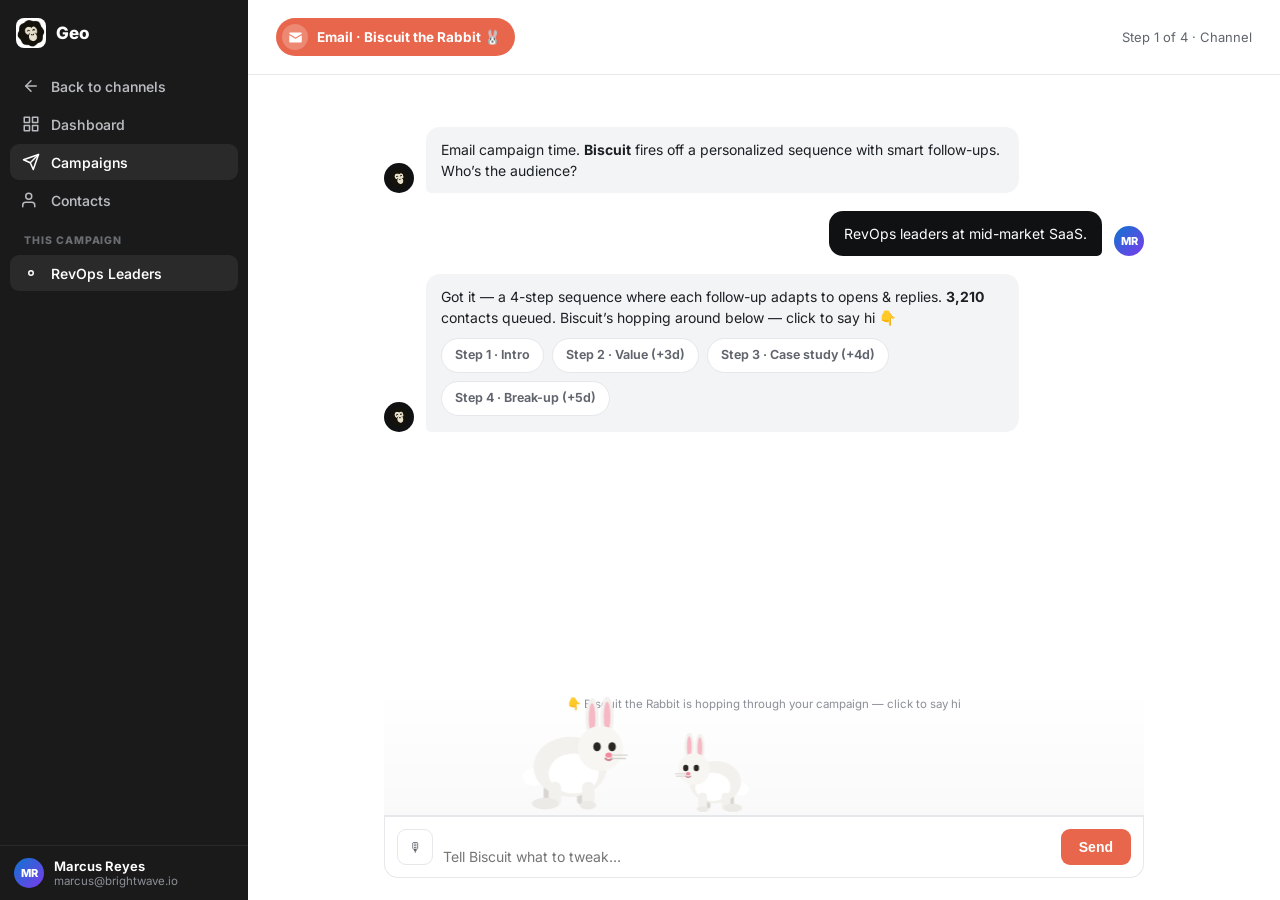
==== campaign-email.html @ 087fc35e "Channel Critters — animal-per-channel outreach UI concept Pure HTML/CSS/SVG/JS prototype. Each outre" ====
<!DOCTYPE html>
<html lang="en">
<head>
<meta charset="UTF-8"><meta name="viewport" content="width=device-width,initial-scale=1">
<title>Email campaign — Geodo</title>
<link rel="icon" href="assets/geodo-logo.png">
<link rel="preconnect" href="https://fonts.googleapis.com"><link rel="preconnect" href="https://fonts.gstatic.com" crossorigin>
<link href="https://fonts.googleapis.com/css2?family=Inter:wght@400;500;600;700;800;900&display=swap" rel="stylesheet">
<link rel="stylesheet" href="app.css">
</head>
<body data-channel="email">
<div class="app">
  <aside class="sidebar">
    <div class="sb-top"><div class="sb-logo"><img src="assets/geodo-logo.png" alt="Geo"></div><div class="sb-brand">Geo</div></div>
    <nav class="sb-nav">
      <a class="sb-link" href="channels.html"><svg viewBox="0 0 24 24"><line x1="19" y1="12" x2="5" y2="12"/><polyline points="12 19 5 12 12 5"/></svg>Back to channels</a>
      <div class="sb-link"><svg viewBox="0 0 24 24"><rect x="3" y="3" width="7" height="7"/><rect x="14" y="3" width="7" height="7"/><rect x="14" y="14" width="7" height="7"/><rect x="3" y="14" width="7" height="7"/></svg>Dashboard</div>
      <div class="sb-link active"><svg viewBox="0 0 24 24"><line x1="22" y1="2" x2="11" y2="13"/><polygon points="22 2 15 22 11 13 2 9 22 2"/></svg>Campaigns</div>
      <div class="sb-link"><svg viewBox="0 0 24 24"><path d="M17 21v-2a4 4 0 0 0-4-4H5a4 4 0 0 0-4 4v2"/><circle cx="9" cy="7" r="4"/></svg>Contacts</div>
      <div class="sb-sec">This campaign</div>
      <div class="sb-link active"><svg viewBox="0 0 24 24"><circle cx="12" cy="12" r="3"/></svg>RevOps Leaders</div>
    </nav>
    <div class="sb-bottom"><div class="sb-av">MR</div><div class="sb-user"><b>Marcus Reyes</b><span>marcus@brightwave.io</span></div></div>
  </aside>

  <main class="main">
    <div class="topbar">
      <span class="chan-pill" id="pill"><span class="dot"><svg viewBox="0 0 24 24"><path d="M2 5.5A1.5 1.5 0 0 1 3.5 4h17A1.5 1.5 0 0 1 22 5.5v.4l-10 6.1L2 5.9v-.4zM2 8.2V18.5A1.5 1.5 0 0 0 3.5 20h17a1.5 1.5 0 0 0 1.5-1.5V8.2l-9.48 5.78a1 1 0 0 1-1.04 0z"/></svg></span>Email · Biscuit the Rabbit 🐰</span>
      <div class="sub" style="margin-left:auto">Step 1 of 4 · Channel</div>
    </div>

    <div class="content" style="display:flex;flex-direction:column;padding-bottom:0">
      <div class="builder">
        <div class="chat" id="chat">
          <div class="msg geo"><div class="who"><img src="assets/geodo-logo.png"></div><div class="bubble">Email campaign time. <b>Biscuit</b> fires off a personalized sequence with smart follow-ups. Who’s the audience?</div></div>
          <div class="msg me"><div class="who">MR</div><div class="bubble">RevOps leaders at mid-market SaaS.</div></div>
          <div class="msg geo"><div class="who"><img src="assets/geodo-logo.png"></div><div class="bubble">Got it — a 4-step sequence where each follow-up adapts to opens &amp; replies. <b>3,210</b> contacts queued. Biscuit’s hopping around below — click to say hi 👇
            <div class="chips"><span class="chip">Step 1 · Intro</span><span class="chip">Step 2 · Value (+3d)</span><span class="chip">Step 3 · Case study (+4d)</span><span class="chip">Step 4 · Break-up (+5d)</span></div>
          </div></div>
        </div>

        <div class="floor-wrap">
          <div class="critter-floor" id="floor"><div class="floor-hint">👇 Biscuit the Rabbit is hopping through your campaign — click to say hi</div></div>
        </div>
        <div class="composer">
          <button class="mic">🎙</button>
          <textarea rows="1" placeholder="Tell Biscuit what to tweak…"></textarea>
          <button class="send" id="send">Send</button>
        </div>
      </div>
    </div>
  </main>
</div>

<script src="critters.js"></script>
<script src="page-init.js"></script>
</body>
</html>
---- app.css ----
/* ═══ Geodo Critters demo — shared chrome + critter animation ═══ */
:root{
  --bg:#f0f0f3; --surface:#fff; --ink:#1c2024; --ink-2:#60646c; --ink-3:#8b8f97;
  --border:#e6e7eb; --sidebar:#1a1a1a; --sidebar-2:#2a2a2a;
  --radius:16px; --shadow:rgba(17,24,39,.06) 0 4px 16px, rgba(17,24,39,.04) 0 1px 3px;
  --shadow-h:rgba(17,24,39,.12) 0 18px 44px, rgba(17,24,39,.08) 0 3px 10px;
  --font:'Inter',-apple-system,BlinkMacSystemFont,system-ui,sans-serif;
}
*{margin:0;padding:0;box-sizing:border-box}
html,body{height:100%}
body{font-family:var(--font);background:var(--bg);color:var(--ink);-webkit-font-smoothing:antialiased}
a{color:inherit;text-decoration:none}

/* ── Layout ── */
.app{display:flex;height:100vh;width:100vw;overflow:hidden}
.sidebar{width:248px;min-width:248px;background:var(--sidebar);color:#e0e0e0;display:flex;flex-direction:column;flex-shrink:0}
.sb-top{display:flex;align-items:center;gap:10px;padding:18px 16px 14px}
.sb-logo{width:30px;height:30px;border-radius:8px;overflow:hidden;background:#fff;flex-shrink:0}
.sb-logo img{width:100%;height:100%;object-fit:contain}
.sb-brand{font-weight:800;font-size:17px;color:#fff}
.sb-nav{padding:6px 10px;display:flex;flex-direction:column;gap:2px;flex:1;overflow:auto}
.sb-link{display:flex;align-items:center;gap:11px;padding:9px 12px;border-radius:9px;color:#b8babf;font-size:14px;font-weight:550;cursor:pointer;transition:.15s}
.sb-link svg{width:18px;height:18px;stroke:currentColor;fill:none;stroke-width:2;stroke-linecap:round;stroke-linejoin:round}
.sb-link:hover{background:#242424;color:#fff}
.sb-link.active{background:var(--sidebar-2);color:#fff}
.sb-sec{font-size:10.5px;font-weight:800;letter-spacing:.09em;text-transform:uppercase;color:#6a6d72;padding:14px 14px 6px}
.sb-bottom{margin-top:auto;border-top:1px solid #2a2a2a;padding:12px 14px;display:flex;align-items:center;gap:10px}
.sb-av{width:30px;height:30px;border-radius:50%;background:linear-gradient(135deg,#0d74ce,#7c3aed);color:#fff;display:flex;align-items:center;justify-content:center;font-size:11px;font-weight:800}
.sb-user{min-width:0}
.sb-user b{display:block;font-size:13px;color:#fff;font-weight:650}
.sb-user span{display:block;font-size:11.5px;color:#8b8f97;overflow:hidden;text-overflow:ellipsis;white-space:nowrap}

.main{flex:1;display:flex;flex-direction:column;overflow:hidden;background:var(--surface)}
.topbar{display:flex;align-items:center;gap:14px;padding:18px 28px;border-bottom:1px solid var(--border)}
.topbar h1{font-size:20px;font-weight:800;letter-spacing:-.02em}
.topbar .sub{font-size:13px;color:var(--ink-2)}
.content{flex:1;overflow:auto;padding:26px 28px 0}

/* ── Stepper ── */
.stepper{display:flex;align-items:center;gap:8px;margin-bottom:22px}
.step{display:flex;align-items:center;gap:8px;background:#fff;border:1px solid var(--border);border-radius:9999px;padding:7px 14px;font-size:13px;font-weight:650;color:var(--ink-3)}
.step .num{width:20px;height:20px;border-radius:50%;background:#eceef1;color:var(--ink-2);display:flex;align-items:center;justify-content:center;font-size:11px;font-weight:800}
.step.active{background:#101113;border-color:#101113;color:#fff}
.step.active .num{background:#fff;color:#101113}
.step.done{color:#16a34a;border-color:#bbf0cd;background:#f0fdf4}
.step.done .num{background:#16a34a;color:#fff}
.step-sep{width:18px;height:2px;background:var(--border);border-radius:2px}

/* ── Channel grid ── */
.grid{display:grid;grid-template-columns:repeat(auto-fill,minmax(248px,1fr));gap:26px 20px;padding-top:30px;padding-bottom:48px}
.chan-card{position:relative;background:var(--surface);border:1px solid var(--border);border-radius:var(--radius);padding:22px 20px 20px;box-shadow:var(--shadow);transition:transform .18s ease,box-shadow .18s ease,border-color .18s;cursor:pointer;overflow:visible}
.chan-card:hover{transform:translateY(-4px);box-shadow:var(--shadow-h)}
.chan-perch{position:absolute;top:-58px;left:50%;transform:translateX(-50%);width:128px;height:96px;display:flex;align-items:flex-end;justify-content:center;pointer-events:auto;z-index:2}
.chan-head{display:flex;align-items:center;gap:10px;margin-top:8px}
.chan-badge{width:34px;height:34px;border-radius:9px;display:flex;align-items:center;justify-content:center;color:#fff;flex-shrink:0}
.chan-badge svg{width:19px;height:19px;fill:#fff}
.chan-card h3{font-size:16px;font-weight:750}
.chan-card .mascot{font-size:12px;font-weight:600;color:var(--ink-3);margin-top:1px}
.chan-card p{font-size:13px;color:var(--ink-2);line-height:1.45;margin:12px 0 16px;min-height:38px}
.chan-go{display:inline-flex;align-items:center;gap:6px;font-size:13px;font-weight:750;padding:8px 14px;border-radius:9px;color:#fff}
.chan-meta{position:absolute;top:16px;right:16px;font-size:11px;font-weight:700;color:var(--ink-3);background:#f3f4f6;border-radius:9999px;padding:4px 9px}

/* ── Campaign builder (chat) ── */
.builder{display:flex;flex-direction:column;height:100%}
.chan-pill{display:inline-flex;align-items:center;gap:9px;padding:6px 14px 6px 6px;border-radius:9999px;color:#fff;font-weight:700;font-size:13.5px}
.chan-pill .dot{width:26px;height:26px;border-radius:9999px;background:rgba(255,255,255,.22);display:flex;align-items:center;justify-content:center}
.chan-pill .dot svg{width:15px;height:15px;fill:#fff}
.chat{flex:1;overflow:auto;padding:8px 0 6px;max-width:760px;margin:0 auto;width:100%}
.msg{display:flex;gap:12px;margin:18px 0;align-items:flex-end}
.msg .who{width:30px;height:30px;border-radius:50%;flex-shrink:0;display:flex;align-items:center;justify-content:center;font-size:11px;font-weight:800;overflow:hidden}
.msg .who img{width:100%;height:100%;object-fit:cover}
.bubble{padding:12px 15px;border-radius:14px;font-size:14px;line-height:1.5;max-width:78%}
.msg.geo .who{background:#101113}
.msg.geo .who img{padding:4px}
.msg.geo .bubble{background:#f3f4f6;color:#1c2024;border-bottom-left-radius:5px}
.msg.me{flex-direction:row-reverse}
.msg.me .who{background:linear-gradient(135deg,#0d74ce,#7c3aed);color:#fff}
.msg.me .bubble{background:#101113;color:#fff;border-bottom-right-radius:5px}
.chips{display:flex;flex-wrap:wrap;gap:8px;margin:10px 0 4px}
.chip{font-size:12.5px;font-weight:650;border:1px solid var(--border);border-radius:9999px;padding:7px 13px;background:#fff;color:var(--ink-2)}

/* ── Critter floor above composer ── */
.floor-wrap{max-width:760px;margin:0 auto;width:100%}
.critter-floor{position:relative;height:128px;border-radius:14px 14px 0 0;
  background:linear-gradient(180deg,transparent,rgba(0,0,0,.025));overflow:hidden}
.critter-floor::after{content:"";position:absolute;left:0;right:0;bottom:0;height:2px;background:var(--border)}
.floor-hint{position:absolute;top:8px;left:0;right:0;text-align:center;font-size:11.5px;color:var(--ink-3);pointer-events:none}
.composer{max-width:760px;margin:0 auto 22px;width:100%;display:flex;gap:10px;align-items:flex-end;
  border:1px solid var(--border);border-top:0;border-radius:0 0 14px 14px;padding:12px;background:#fff}
.composer textarea{flex:1;border:0;resize:none;font:inherit;font-size:14px;outline:none;max-height:90px}
.composer .mic{width:36px;height:36px;border-radius:9px;border:1px solid var(--border);background:#fff;color:var(--ink-2);cursor:pointer}
.composer .send{padding:10px 18px;border-radius:9px;border:0;color:#fff;font-weight:700;font-size:14px;cursor:pointer}

/* ═══════════ CRITTER ANIMATION ═══════════ */
.critter-wrap{position:absolute;bottom:0;left:0;will-change:transform}
.critter-hop{transform-origin:bottom center}
.critter{width:100%;cursor:pointer;user-select:none}
.bust.critter{width:100%}
.c-svg{width:100%;height:auto;display:block;overflow:visible}
.critter.face-left .c-svg{transform:scaleX(-1)}

/* animated parts pivot around their own box */
.leg,.arm,.ear,.tail,.wing,.eye,.seg{transform-box:fill-box}
.leg{transform-origin:50% 12%}
.arm{transform-origin:50% 12%}
.ear{transform-origin:50% 92%}
.tail{transform-origin:88% 55%}
.wing{transform-origin:78% 30%}
.eye{transform-origin:50% 50%}

/* eyes blink always */
.eye{animation:c-blink 4.2s infinite}
.critter:nth-of-type(odd) .eye{animation-delay:.8s}
@keyframes c-blink{0%,93%,100%{transform:scaleY(1)}96.5%{transform:scaleY(.12)}}

/* walking gait — diagonal leg pairs */
.critter.moving .leg-fn,.critter.moving .leg-bf{animation:c-legA .46s infinite ease-in-out}
.critter.moving .leg-ff,.critter.moving .leg-bn,.critter.moving .arm{animation:c-legB .46s infinite ease-in-out}
.critter.moving .c-body{animation:c-bob .46s infinite ease-in-out}
.critter.moving .tail{animation:c-sway .62s infinite ease-in-out}
@keyframes c-legA{0%,100%{transform:rotate(22deg)}50%{transform:rotate(-22deg)}}
@keyframes c-legB{0%,100%{transform:rotate(-22deg)}50%{transform:rotate(22deg)}}
@keyframes c-bob{0%,100%{transform:translateY(0)}50%{transform:translateY(-3px)}}
@keyframes c-sway{0%,100%{transform:rotate(-9deg)}50%{transform:rotate(10deg)}}

/* snake slither (no legs) — travelling wave across segments */
.critter.moving.gait-slither .seg{animation:c-slither .9s infinite ease-in-out;animation-delay:calc(var(--i) * -0.11s)}
@keyframes c-slither{0%,100%{transform:translateY(-5px)}50%{transform:translateY(5px)}}
.snake .tongue{transform-box:fill-box;transform-origin:0% 50%;animation:c-tongue 1.4s infinite}
@keyframes c-tongue{0%,82%,100%{transform:scaleX(.3);opacity:0}86%,95%{transform:scaleX(1);opacity:1}}

/* bird hop while moving */
.critter-hop.hopping{animation:c-hop .5s infinite ease-in-out}
@keyframes c-hop{0%,100%{transform:translateY(0)}42%{transform:translateY(-15px)}}

/* click → jump */
.critter-hop.jump{animation:c-jump .6s ease}
@keyframes c-jump{0%{transform:translateY(0)}28%{transform:translateY(-28px)}52%{transform:translateY(0)}72%{transform:translateY(-9px)}100%{transform:translateY(0)}}

/* speech bubble */
.critter-say{position:absolute;left:50%;bottom:calc(100% - 6px);transform:translate(-50%,8px) scale(.9);
  background:#101113;color:#fff;font-size:12.5px;font-weight:600;line-height:1.35;padding:8px 12px;border-radius:12px;
  white-space:nowrap;box-shadow:var(--shadow);opacity:0;transition:.26s cubic-bezier(.2,.9,.3,1.3);pointer-events:none;z-index:5}
.critter-say::after{content:"";position:absolute;top:100%;left:50%;transform:translateX(-50%);border:7px solid transparent;border-top-color:#101113}
.critter-say.show{opacity:1;transform:translate(-50%,0) scale(1)}

/* ── busts on channel cards: idle bob + blink, wave on hover ── */
.bust .c-body{transform-origin:bottom center}
.critter.idle .c-body{animation:c-bobIdle 2.6s infinite ease-in-out}
.critter.idle .tail{animation:c-sway 1.8s infinite ease-in-out}
.critter.idle.gait-slither .seg{animation:c-slither 1.6s infinite ease-in-out;animation-delay:calc(var(--i) * -0.16s)}
.critter.idle .wing{animation:c-flap 1.3s infinite ease-in-out}
@keyframes c-bobIdle{0%,100%{transform:translateY(0)}50%{transform:translateY(-4px)}}
@keyframes c-flap{0%,100%{transform:rotate(0)}50%{transform:rotate(-20deg)}}
.critter.wave{animation:c-waveHop .6s ease}
.critter.wave .arm,.critter.wave .ear{animation:c-armWave .6s ease}
@keyframes c-waveHop{0%{transform:translateY(0) rotate(0)}28%{transform:translateY(-12px) rotate(-4deg)}60%{transform:translateY(0) rotate(3deg)}100%{transform:translateY(0)}}
@keyframes c-armWave{0%,100%{transform:rotate(0)}50%{transform:rotate(-32deg)}}

@media (prefers-reduced-motion:reduce){.critter *,.critter-hop{animation:none!important}}
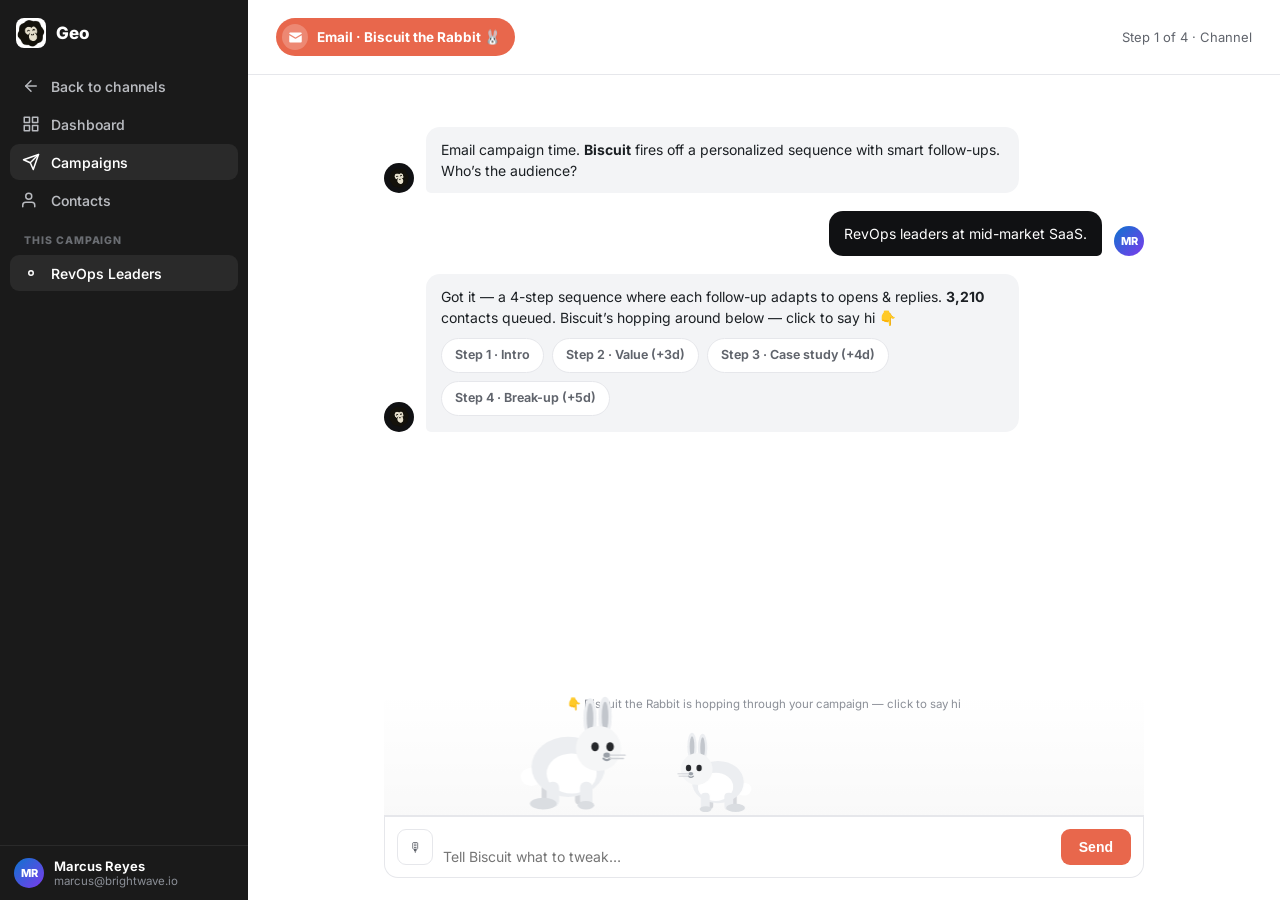
==== commit 110a5c6f: "Cache-bust critter scripts so the monochrome version always loads Co-Authored-By: Claude Opus 4.8 (1" ====
--- a/campaign-email.html
+++ b/campaign-email.html
@@ -52,7 +52,7 @@
   </main>
 </div>
 
-<script src="critters.js"></script>
-<script src="page-init.js"></script>
+<script src="critters.js?v=2"></script>
+<script src="page-init.js?v=2"></script>
 </body>
 </html>
